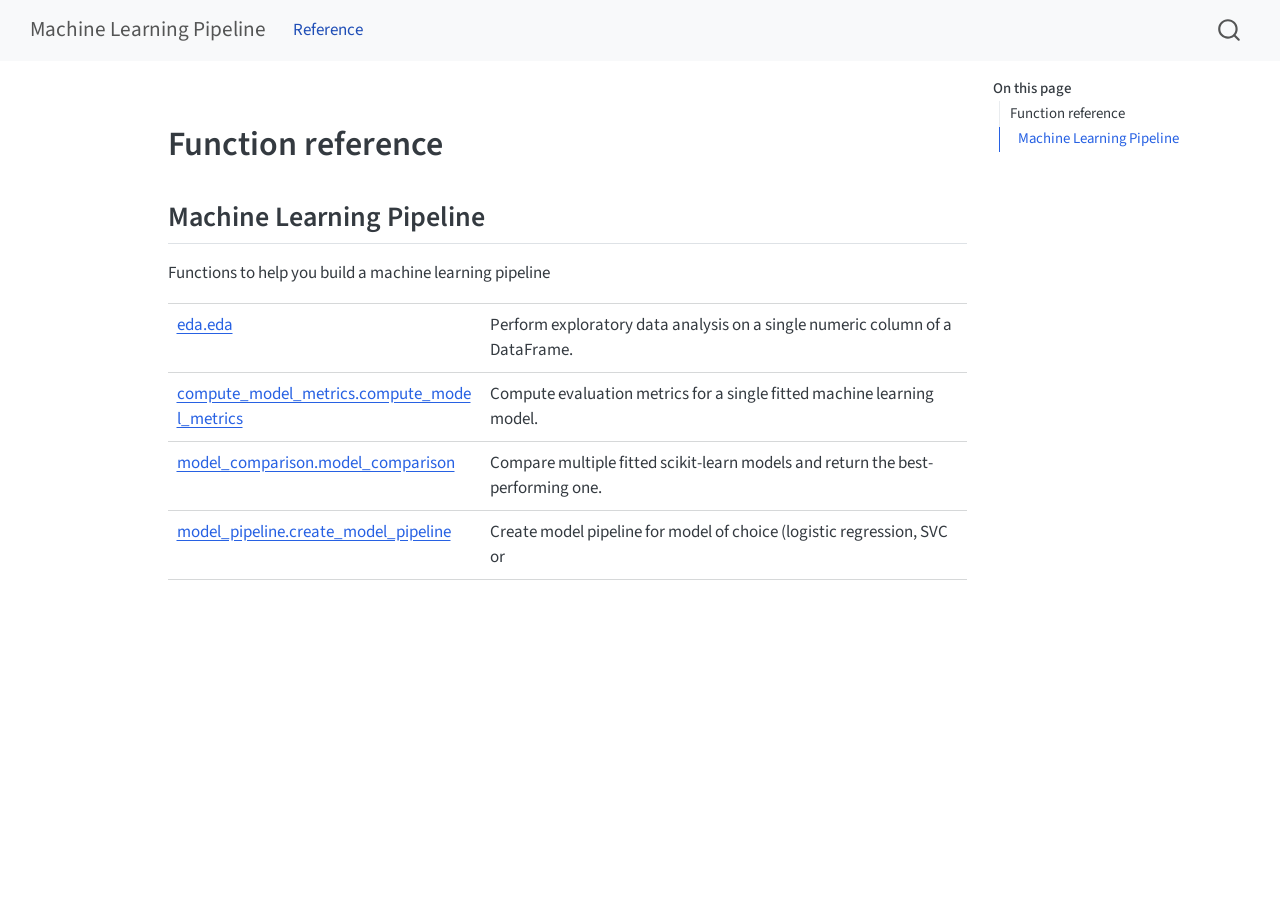
==== reference/index.html @ 41226e07 "Built site for gh-pages" ====
<!DOCTYPE html>
<html xmlns="http://www.w3.org/1999/xhtml" lang="en" xml:lang="en"><head>

<meta charset="utf-8">
<meta name="generator" content="quarto-1.8.27">

<meta name="viewport" content="width=device-width, initial-scale=1.0, user-scalable=yes">


<title>index – Machine Learning Pipeline</title>
<style>
code{white-space: pre-wrap;}
span.smallcaps{font-variant: small-caps;}
div.columns{display: flex; gap: min(4vw, 1.5em);}
div.column{flex: auto; overflow-x: auto;}
div.hanging-indent{margin-left: 1.5em; text-indent: -1.5em;}
ul.task-list{list-style: none;}
ul.task-list li input[type="checkbox"] {
  width: 0.8em;
  margin: 0 0.8em 0.2em -1em; /* quarto-specific, see https://github.com/quarto-dev/quarto-cli/issues/4556 */ 
  vertical-align: middle;
}
</style>


<script src="../site_libs/quarto-nav/quarto-nav.js"></script>
<script src="../site_libs/quarto-nav/headroom.min.js"></script>
<script src="../site_libs/clipboard/clipboard.min.js"></script>
<script src="../site_libs/quarto-search/autocomplete.umd.js"></script>
<script src="../site_libs/quarto-search/fuse.min.js"></script>
<script src="../site_libs/quarto-search/quarto-search.js"></script>
<meta name="quarto:offset" content="../">
<script src="../site_libs/quarto-html/quarto.js" type="module"></script>
<script src="../site_libs/quarto-html/tabsets/tabsets.js" type="module"></script>
<script src="../site_libs/quarto-html/axe/axe-check.js" type="module"></script>
<script src="../site_libs/quarto-html/popper.min.js"></script>
<script src="../site_libs/quarto-html/tippy.umd.min.js"></script>
<script src="../site_libs/quarto-html/anchor.min.js"></script>
<link href="../site_libs/quarto-html/tippy.css" rel="stylesheet">
<link href="../site_libs/quarto-html/quarto-syntax-highlighting-ed96de9b727972fe78a7b5d16c58bf87.css" rel="stylesheet" id="quarto-text-highlighting-styles">
<script src="../site_libs/bootstrap/bootstrap.min.js"></script>
<link href="../site_libs/bootstrap/bootstrap-icons.css" rel="stylesheet">
<link href="../site_libs/bootstrap/bootstrap-0b37c64f34216b628666a8dac638b53b.min.css" rel="stylesheet" append-hash="true" id="quarto-bootstrap" data-mode="light">
<script id="quarto-search-options" type="application/json">{
  "location": "navbar",
  "copy-button": false,
  "collapse-after": 3,
  "panel-placement": "end",
  "type": "overlay",
  "limit": 50,
  "keyboard-shortcut": [
    "f",
    "/",
    "s"
  ],
  "show-item-context": false,
  "language": {
    "search-no-results-text": "No results",
    "search-matching-documents-text": "matching documents",
    "search-copy-link-title": "Copy link to search",
    "search-hide-matches-text": "Hide additional matches",
    "search-more-match-text": "more match in this document",
    "search-more-matches-text": "more matches in this document",
    "search-clear-button-title": "Clear",
    "search-text-placeholder": "",
    "search-detached-cancel-button-title": "Cancel",
    "search-submit-button-title": "Submit",
    "search-label": "Search"
  }
}</script>


</head>

<body class="nav-fixed quarto-light">

<div id="quarto-search-results"></div>
  <header id="quarto-header" class="headroom fixed-top">
    <nav class="navbar navbar-expand-lg " data-bs-theme="dark">
      <div class="navbar-container container-fluid">
      <div class="navbar-brand-container mx-auto">
    <a class="navbar-brand" href="../index.html">
    <span class="navbar-title">Machine Learning Pipeline</span>
    </a>
  </div>
            <div id="quarto-search" class="" title="Search"></div>
          <button class="navbar-toggler" type="button" data-bs-toggle="collapse" data-bs-target="#navbarCollapse" aria-controls="navbarCollapse" role="menu" aria-expanded="false" aria-label="Toggle navigation" onclick="if (window.quartoToggleHeadroom) { window.quartoToggleHeadroom(); }">
  <span class="navbar-toggler-icon"></span>
</button>
          <div class="collapse navbar-collapse" id="navbarCollapse">
            <ul class="navbar-nav navbar-nav-scroll me-auto">
  <li class="nav-item">
    <a class="nav-link active" href="../reference/index.html" aria-current="page"> 
<span class="menu-text">Reference</span></a>
  </li>  
</ul>
          </div> <!-- /navcollapse -->
            <div class="quarto-navbar-tools">
</div>
      </div> <!-- /container-fluid -->
    </nav>
</header>
<!-- content -->
<div id="quarto-content" class="quarto-container page-columns page-rows-contents page-layout-article page-navbar">
<!-- sidebar -->
<!-- margin-sidebar -->
    <div id="quarto-margin-sidebar" class="sidebar margin-sidebar">
        <nav id="TOC" role="doc-toc" class="toc-active">
    <h2 id="toc-title">On this page</h2>
   
  <ul>
  <li><a href="#function-reference" id="toc-function-reference" class="nav-link active" data-scroll-target="#function-reference">Function reference</a>
  <ul class="collapse">
  <li><a href="#machine-learning-pipeline" id="toc-machine-learning-pipeline" class="nav-link" data-scroll-target="#machine-learning-pipeline">Machine Learning Pipeline</a></li>
  </ul></li>
  </ul>
</nav>
    </div>
<!-- main -->
<main class="content" id="quarto-document-content"><header id="title-block-header" class="quarto-title-block"></header>




<section id="function-reference" class="level1 doc doc-index">
<h1 class="doc doc-index">Function reference</h1>
<section id="machine-learning-pipeline" class="level2">
<h2 class="anchored" data-anchor-id="machine-learning-pipeline">Machine Learning Pipeline</h2>
<p>Functions to help you build a machine learning pipeline</p>
<table class="caption-top table">
<tbody>
<tr class="odd">
<td><a href="../reference/eda.eda.html#dsci524_group36_mlpipeline.eda.eda">eda.eda</a></td>
<td>Perform exploratory data analysis on a single numeric column of a DataFrame.</td>
</tr>
<tr class="even">
<td><a href="../reference/compute_model_metrics.compute_model_metrics.html#dsci524_group36_mlpipeline.compute_model_metrics.compute_model_metrics">compute_model_metrics.compute_model_metrics</a></td>
<td>Compute evaluation metrics for a single fitted machine learning model.</td>
</tr>
<tr class="odd">
<td><a href="../reference/model_comparison.model_comparison.html#dsci524_group36_mlpipeline.model_comparison.model_comparison">model_comparison.model_comparison</a></td>
<td>Compare multiple fitted scikit-learn models and return the best-performing one.</td>
</tr>
<tr class="even">
<td><a href="../reference/model_pipeline.create_model_pipeline.html#dsci524_group36_mlpipeline.model_pipeline.create_model_pipeline">model_pipeline.create_model_pipeline</a></td>
<td>Create model pipeline for model of choice (logistic regression, SVC or</td>
</tr>
</tbody>
</table>


</section>
</section>

</main> <!-- /main -->
<script id="quarto-html-after-body" type="application/javascript">
  window.document.addEventListener("DOMContentLoaded", function (event) {
    const icon = "";
    const anchorJS = new window.AnchorJS();
    anchorJS.options = {
      placement: 'right',
      icon: icon
    };
    anchorJS.add('.anchored');
    const isCodeAnnotation = (el) => {
      for (const clz of el.classList) {
        if (clz.startsWith('code-annotation-')) {                     
          return true;
        }
      }
      return false;
    }
    const onCopySuccess = function(e) {
      // button target
      const button = e.trigger;
      // don't keep focus
      button.blur();
      // flash "checked"
      button.classList.add('code-copy-button-checked');
      var currentTitle = button.getAttribute("title");
      button.setAttribute("title", "Copied!");
      let tooltip;
      if (window.bootstrap) {
        button.setAttribute("data-bs-toggle", "tooltip");
        button.setAttribute("data-bs-placement", "left");
        button.setAttribute("data-bs-title", "Copied!");
        tooltip = new bootstrap.Tooltip(button, 
          { trigger: "manual", 
            customClass: "code-copy-button-tooltip",
            offset: [0, -8]});
        tooltip.show();    
      }
      setTimeout(function() {
        if (tooltip) {
          tooltip.hide();
          button.removeAttribute("data-bs-title");
          button.removeAttribute("data-bs-toggle");
          button.removeAttribute("data-bs-placement");
        }
        button.setAttribute("title", currentTitle);
        button.classList.remove('code-copy-button-checked');
      }, 1000);
      // clear code selection
      e.clearSelection();
    }
    const getTextToCopy = function(trigger) {
      const outerScaffold = trigger.parentElement.cloneNode(true);
      const codeEl = outerScaffold.querySelector('code');
      for (const childEl of codeEl.children) {
        if (isCodeAnnotation(childEl)) {
          childEl.remove();
        }
      }
      return codeEl.innerText;
    }
    const clipboard = new window.ClipboardJS('.code-copy-button:not([data-in-quarto-modal])', {
      text: getTextToCopy
    });
    clipboard.on('success', onCopySuccess);
    if (window.document.getElementById('quarto-embedded-source-code-modal')) {
      const clipboardModal = new window.ClipboardJS('.code-copy-button[data-in-quarto-modal]', {
        text: getTextToCopy,
        container: window.document.getElementById('quarto-embedded-source-code-modal')
      });
      clipboardModal.on('success', onCopySuccess);
    }
      var localhostRegex = new RegExp(/^(?:http|https):\/\/localhost\:?[0-9]*\//);
      var mailtoRegex = new RegExp(/^mailto:/);
        var filterRegex = new RegExp("https:\/\/UBC-MDS\.github\.io\/DSCI524_Group36_MLpipeline\/");
      var isInternal = (href) => {
          return filterRegex.test(href) || localhostRegex.test(href) || mailtoRegex.test(href);
      }
      // Inspect non-navigation links and adorn them if external
     var links = window.document.querySelectorAll('a[href]:not(.nav-link):not(.navbar-brand):not(.toc-action):not(.sidebar-link):not(.sidebar-item-toggle):not(.pagination-link):not(.no-external):not([aria-hidden]):not(.dropdown-item):not(.quarto-navigation-tool):not(.about-link)');
      for (var i=0; i<links.length; i++) {
        const link = links[i];
        if (!isInternal(link.href)) {
          // undo the damage that might have been done by quarto-nav.js in the case of
          // links that we want to consider external
          if (link.dataset.originalHref !== undefined) {
            link.href = link.dataset.originalHref;
          }
        }
      }
    function tippyHover(el, contentFn, onTriggerFn, onUntriggerFn) {
      const config = {
        allowHTML: true,
        maxWidth: 500,
        delay: 100,
        arrow: false,
        appendTo: function(el) {
            return el.parentElement;
        },
        interactive: true,
        interactiveBorder: 10,
        theme: 'quarto',
        placement: 'bottom-start',
      };
      if (contentFn) {
        config.content = contentFn;
      }
      if (onTriggerFn) {
        config.onTrigger = onTriggerFn;
      }
      if (onUntriggerFn) {
        config.onUntrigger = onUntriggerFn;
      }
      window.tippy(el, config); 
    }
    const noterefs = window.document.querySelectorAll('a[role="doc-noteref"]');
    for (var i=0; i<noterefs.length; i++) {
      const ref = noterefs[i];
      tippyHover(ref, function() {
        // use id or data attribute instead here
        let href = ref.getAttribute('data-footnote-href') || ref.getAttribute('href');
        try { href = new URL(href).hash; } catch {}
        const id = href.replace(/^#\/?/, "");
        const note = window.document.getElementById(id);
        if (note) {
          return note.innerHTML;
        } else {
          return "";
        }
      });
    }
    const xrefs = window.document.querySelectorAll('a.quarto-xref');
    const processXRef = (id, note) => {
      // Strip column container classes
      const stripColumnClz = (el) => {
        el.classList.remove("page-full", "page-columns");
        if (el.children) {
          for (const child of el.children) {
            stripColumnClz(child);
          }
        }
      }
      stripColumnClz(note)
      if (id === null || id.startsWith('sec-')) {
        // Special case sections, only their first couple elements
        const container = document.createElement("div");
        if (note.children && note.children.length > 2) {
          container.appendChild(note.children[0].cloneNode(true));
          for (let i = 1; i < note.children.length; i++) {
            const child = note.children[i];
            if (child.tagName === "P" && child.innerText === "") {
              continue;
            } else {
              container.appendChild(child.cloneNode(true));
              break;
            }
          }
          if (window.Quarto?.typesetMath) {
            window.Quarto.typesetMath(container);
          }
          return container.innerHTML
        } else {
          if (window.Quarto?.typesetMath) {
            window.Quarto.typesetMath(note);
          }
          return note.innerHTML;
        }
      } else {
        // Remove any anchor links if they are present
        const anchorLink = note.querySelector('a.anchorjs-link');
        if (anchorLink) {
          anchorLink.remove();
        }
        if (window.Quarto?.typesetMath) {
          window.Quarto.typesetMath(note);
        }
        if (note.classList.contains("callout")) {
          return note.outerHTML;
        } else {
          return note.innerHTML;
        }
      }
    }
    for (var i=0; i<xrefs.length; i++) {
      const xref = xrefs[i];
      tippyHover(xref, undefined, function(instance) {
        instance.disable();
        let url = xref.getAttribute('href');
        let hash = undefined; 
        if (url.startsWith('#')) {
          hash = url;
        } else {
          try { hash = new URL(url).hash; } catch {}
        }
        if (hash) {
          const id = hash.replace(/^#\/?/, "");
          const note = window.document.getElementById(id);
          if (note !== null) {
            try {
              const html = processXRef(id, note.cloneNode(true));
              instance.setContent(html);
            } finally {
              instance.enable();
              instance.show();
            }
          } else {
            // See if we can fetch this
            fetch(url.split('#')[0])
            .then(res => res.text())
            .then(html => {
              const parser = new DOMParser();
              const htmlDoc = parser.parseFromString(html, "text/html");
              const note = htmlDoc.getElementById(id);
              if (note !== null) {
                const html = processXRef(id, note);
                instance.setContent(html);
              } 
            }).finally(() => {
              instance.enable();
              instance.show();
            });
          }
        } else {
          // See if we can fetch a full url (with no hash to target)
          // This is a special case and we should probably do some content thinning / targeting
          fetch(url)
          .then(res => res.text())
          .then(html => {
            const parser = new DOMParser();
            const htmlDoc = parser.parseFromString(html, "text/html");
            const note = htmlDoc.querySelector('main.content');
            if (note !== null) {
              // This should only happen for chapter cross references
              // (since there is no id in the URL)
              // remove the first header
              if (note.children.length > 0 && note.children[0].tagName === "HEADER") {
                note.children[0].remove();
              }
              const html = processXRef(null, note);
              instance.setContent(html);
            } 
          }).finally(() => {
            instance.enable();
            instance.show();
          });
        }
      }, function(instance) {
      });
    }
        let selectedAnnoteEl;
        const selectorForAnnotation = ( cell, annotation) => {
          let cellAttr = 'data-code-cell="' + cell + '"';
          let lineAttr = 'data-code-annotation="' +  annotation + '"';
          const selector = 'span[' + cellAttr + '][' + lineAttr + ']';
          return selector;
        }
        const selectCodeLines = (annoteEl) => {
          const doc = window.document;
          const targetCell = annoteEl.getAttribute("data-target-cell");
          const targetAnnotation = annoteEl.getAttribute("data-target-annotation");
          const annoteSpan = window.document.querySelector(selectorForAnnotation(targetCell, targetAnnotation));
          const lines = annoteSpan.getAttribute("data-code-lines").split(",");
          const lineIds = lines.map((line) => {
            return targetCell + "-" + line;
          })
          let top = null;
          let height = null;
          let parent = null;
          if (lineIds.length > 0) {
              //compute the position of the single el (top and bottom and make a div)
              const el = window.document.getElementById(lineIds[0]);
              top = el.offsetTop;
              height = el.offsetHeight;
              parent = el.parentElement.parentElement;
            if (lineIds.length > 1) {
              const lastEl = window.document.getElementById(lineIds[lineIds.length - 1]);
              const bottom = lastEl.offsetTop + lastEl.offsetHeight;
              height = bottom - top;
            }
            if (top !== null && height !== null && parent !== null) {
              // cook up a div (if necessary) and position it 
              let div = window.document.getElementById("code-annotation-line-highlight");
              if (div === null) {
                div = window.document.createElement("div");
                div.setAttribute("id", "code-annotation-line-highlight");
                div.style.position = 'absolute';
                parent.appendChild(div);
              }
              div.style.top = top - 2 + "px";
              div.style.height = height + 4 + "px";
              div.style.left = 0;
              let gutterDiv = window.document.getElementById("code-annotation-line-highlight-gutter");
              if (gutterDiv === null) {
                gutterDiv = window.document.createElement("div");
                gutterDiv.setAttribute("id", "code-annotation-line-highlight-gutter");
                gutterDiv.style.position = 'absolute';
                const codeCell = window.document.getElementById(targetCell);
                const gutter = codeCell.querySelector('.code-annotation-gutter');
                gutter.appendChild(gutterDiv);
              }
              gutterDiv.style.top = top - 2 + "px";
              gutterDiv.style.height = height + 4 + "px";
            }
            selectedAnnoteEl = annoteEl;
          }
        };
        const unselectCodeLines = () => {
          const elementsIds = ["code-annotation-line-highlight", "code-annotation-line-highlight-gutter"];
          elementsIds.forEach((elId) => {
            const div = window.document.getElementById(elId);
            if (div) {
              div.remove();
            }
          });
          selectedAnnoteEl = undefined;
        };
          // Handle positioning of the toggle
      window.addEventListener(
        "resize",
        throttle(() => {
          elRect = undefined;
          if (selectedAnnoteEl) {
            selectCodeLines(selectedAnnoteEl);
          }
        }, 10)
      );
      function throttle(fn, ms) {
      let throttle = false;
      let timer;
        return (...args) => {
          if(!throttle) { // first call gets through
              fn.apply(this, args);
              throttle = true;
          } else { // all the others get throttled
              if(timer) clearTimeout(timer); // cancel #2
              timer = setTimeout(() => {
                fn.apply(this, args);
                timer = throttle = false;
              }, ms);
          }
        };
      }
        // Attach click handler to the DT
        const annoteDls = window.document.querySelectorAll('dt[data-target-cell]');
        for (const annoteDlNode of annoteDls) {
          annoteDlNode.addEventListener('click', (event) => {
            const clickedEl = event.target;
            if (clickedEl !== selectedAnnoteEl) {
              unselectCodeLines();
              const activeEl = window.document.querySelector('dt[data-target-cell].code-annotation-active');
              if (activeEl) {
                activeEl.classList.remove('code-annotation-active');
              }
              selectCodeLines(clickedEl);
              clickedEl.classList.add('code-annotation-active');
            } else {
              // Unselect the line
              unselectCodeLines();
              clickedEl.classList.remove('code-annotation-active');
            }
          });
        }
    const findCites = (el) => {
      const parentEl = el.parentElement;
      if (parentEl) {
        const cites = parentEl.dataset.cites;
        if (cites) {
          return {
            el,
            cites: cites.split(' ')
          };
        } else {
          return findCites(el.parentElement)
        }
      } else {
        return undefined;
      }
    };
    var bibliorefs = window.document.querySelectorAll('a[role="doc-biblioref"]');
    for (var i=0; i<bibliorefs.length; i++) {
      const ref = bibliorefs[i];
      const citeInfo = findCites(ref);
      if (citeInfo) {
        tippyHover(citeInfo.el, function() {
          var popup = window.document.createElement('div');
          citeInfo.cites.forEach(function(cite) {
            var citeDiv = window.document.createElement('div');
            citeDiv.classList.add('hanging-indent');
            citeDiv.classList.add('csl-entry');
            var biblioDiv = window.document.getElementById('ref-' + cite);
            if (biblioDiv) {
              citeDiv.innerHTML = biblioDiv.innerHTML;
            }
            popup.appendChild(citeDiv);
          });
          return popup.innerHTML;
        });
      }
    }
  });
  </script>
</div> <!-- /content -->




</body></html>
---- site_libs/quarto-html/tippy.css ----
.tippy-box[data-animation=fade][data-state=hidden]{opacity:0}[data-tippy-root]{max-width:calc(100vw - 10px)}.tippy-box{position:relative;background-color:#333;color:#fff;border-radius:4px;font-size:14px;line-height:1.4;white-space:normal;outline:0;transition-property:transform,visibility,opacity}.tippy-box[data-placement^=top]>.tippy-arrow{bottom:0}.tippy-box[data-placement^=top]>.tippy-arrow:before{bottom:-7px;left:0;border-width:8px 8px 0;border-top-color:initial;transform-origin:center top}.tippy-box[data-placement^=bottom]>.tippy-arrow{top:0}.tippy-box[data-placement^=bottom]>.tippy-arrow:before{top:-7px;left:0;border-width:0 8px 8px;border-bottom-color:initial;transform-origin:center bottom}.tippy-box[data-placement^=left]>.tippy-arrow{right:0}.tippy-box[data-placement^=left]>.tippy-arrow:before{border-width:8px 0 8px 8px;border-left-color:initial;right:-7px;transform-origin:center left}.tippy-box[data-placement^=right]>.tippy-arrow{left:0}.tippy-box[data-placement^=right]>.tippy-arrow:before{left:-7px;border-width:8px 8px 8px 0;border-right-color:initial;transform-origin:center right}.tippy-box[data-inertia][data-state=visible]{transition-timing-function:cubic-bezier(.54,1.5,.38,1.11)}.tippy-arrow{width:16px;height:16px;color:#333}.tippy-arrow:before{content:"";position:absolute;border-color:transparent;border-style:solid}.tippy-content{position:relative;padding:5px 9px;z-index:1}
---- site_libs/quarto-html/quarto-syntax-highlighting-ed96de9b727972fe78a7b5d16c58bf87.css ----
/* quarto syntax highlight colors */
:root {
  --quarto-hl-ot-color: #003B4F;
  --quarto-hl-at-color: #657422;
  --quarto-hl-ss-color: #20794D;
  --quarto-hl-an-color: #5E5E5E;
  --quarto-hl-fu-color: #4758AB;
  --quarto-hl-st-color: #20794D;
  --quarto-hl-cf-color: #003B4F;
  --quarto-hl-op-color: #5E5E5E;
  --quarto-hl-er-color: #AD0000;
  --quarto-hl-bn-color: #AD0000;
  --quarto-hl-al-color: #AD0000;
  --quarto-hl-va-color: #111111;
  --quarto-hl-bu-color: inherit;
  --quarto-hl-ex-color: inherit;
  --quarto-hl-pp-color: #AD0000;
  --quarto-hl-in-color: #5E5E5E;
  --quarto-hl-vs-color: #20794D;
  --quarto-hl-wa-color: #5E5E5E;
  --quarto-hl-do-color: #5E5E5E;
  --quarto-hl-im-color: #00769E;
  --quarto-hl-ch-color: #20794D;
  --quarto-hl-dt-color: #AD0000;
  --quarto-hl-fl-color: #AD0000;
  --quarto-hl-co-color: #5E5E5E;
  --quarto-hl-cv-color: #5E5E5E;
  --quarto-hl-cn-color: #8f5902;
  --quarto-hl-sc-color: #5E5E5E;
  --quarto-hl-dv-color: #AD0000;
  --quarto-hl-kw-color: #003B4F;
}

/* other quarto variables */
:root {
  --quarto-font-monospace: SFMono-Regular, Menlo, Monaco, Consolas, "Liberation Mono", "Courier New", monospace;
}

/* syntax highlight based on Pandoc's rules */
pre > code.sourceCode > span {
  color: #003B4F;
}

code.sourceCode > span {
  color: #003B4F;
}

div.sourceCode,
div.sourceCode pre.sourceCode {
  color: #003B4F;
}

/* Normal */
code span {
  color: #003B4F;
}

/* Alert */
code span.al {
  color: #AD0000;
  font-style: inherit;
}

/* Annotation */
code span.an {
  color: #5E5E5E;
  font-style: inherit;
}

/* Attribute */
code span.at {
  color: #657422;
  font-style: inherit;
}

/* BaseN */
code span.bn {
  color: #AD0000;
  font-style: inherit;
}

/* BuiltIn */
code span.bu {
  font-style: inherit;
}

/* ControlFlow */
code span.cf {
  color: #003B4F;
  font-weight: bold;
  font-style: inherit;
}

/* Char */
code span.ch {
  color: #20794D;
  font-style: inherit;
}

/* Constant */
code span.cn {
  color: #8f5902;
  font-style: inherit;
}

/* Comment */
code span.co {
  color: #5E5E5E;
  font-style: inherit;
}

/* CommentVar */
code span.cv {
  color: #5E5E5E;
  font-style: italic;
}

/* Documentation */
code span.do {
  color: #5E5E5E;
  font-style: italic;
}

/* DataType */
code span.dt {
  color: #AD0000;
  font-style: inherit;
}

/* DecVal */
code span.dv {
  color: #AD0000;
  font-style: inherit;
}

/* Error */
code span.er {
  color: #AD0000;
  font-style: inherit;
}

/* Extension */
code span.ex {
  font-style: inherit;
}

/* Float */
code span.fl {
  color: #AD0000;
  font-style: inherit;
}

/* Function */
code span.fu {
  color: #4758AB;
  font-style: inherit;
}

/* Import */
code span.im {
  color: #00769E;
  font-style: inherit;
}

/* Information */
code span.in {
  color: #5E5E5E;
  font-style: inherit;
}

/* Keyword */
code span.kw {
  color: #003B4F;
  font-weight: bold;
  font-style: inherit;
}

/* Operator */
code span.op {
  color: #5E5E5E;
  font-style: inherit;
}

/* Other */
code span.ot {
  color: #003B4F;
  font-style: inherit;
}

/* Preprocessor */
code span.pp {
  color: #AD0000;
  font-style: inherit;
}

/* SpecialChar */
code span.sc {
  color: #5E5E5E;
  font-style: inherit;
}

/* SpecialString */
code span.ss {
  color: #20794D;
  font-style: inherit;
}

/* String */
code span.st {
  color: #20794D;
  font-style: inherit;
}

/* Variable */
code span.va {
  color: #111111;
  font-style: inherit;
}

/* VerbatimString */
code span.vs {
  color: #20794D;
  font-style: inherit;
}

/* Warning */
code span.wa {
  color: #5E5E5E;
  font-style: italic;
}

.prevent-inlining {
  content: "</";
}

/*# sourceMappingURL=0920dd6d7437995b8cdf7429764427b1.css.map */
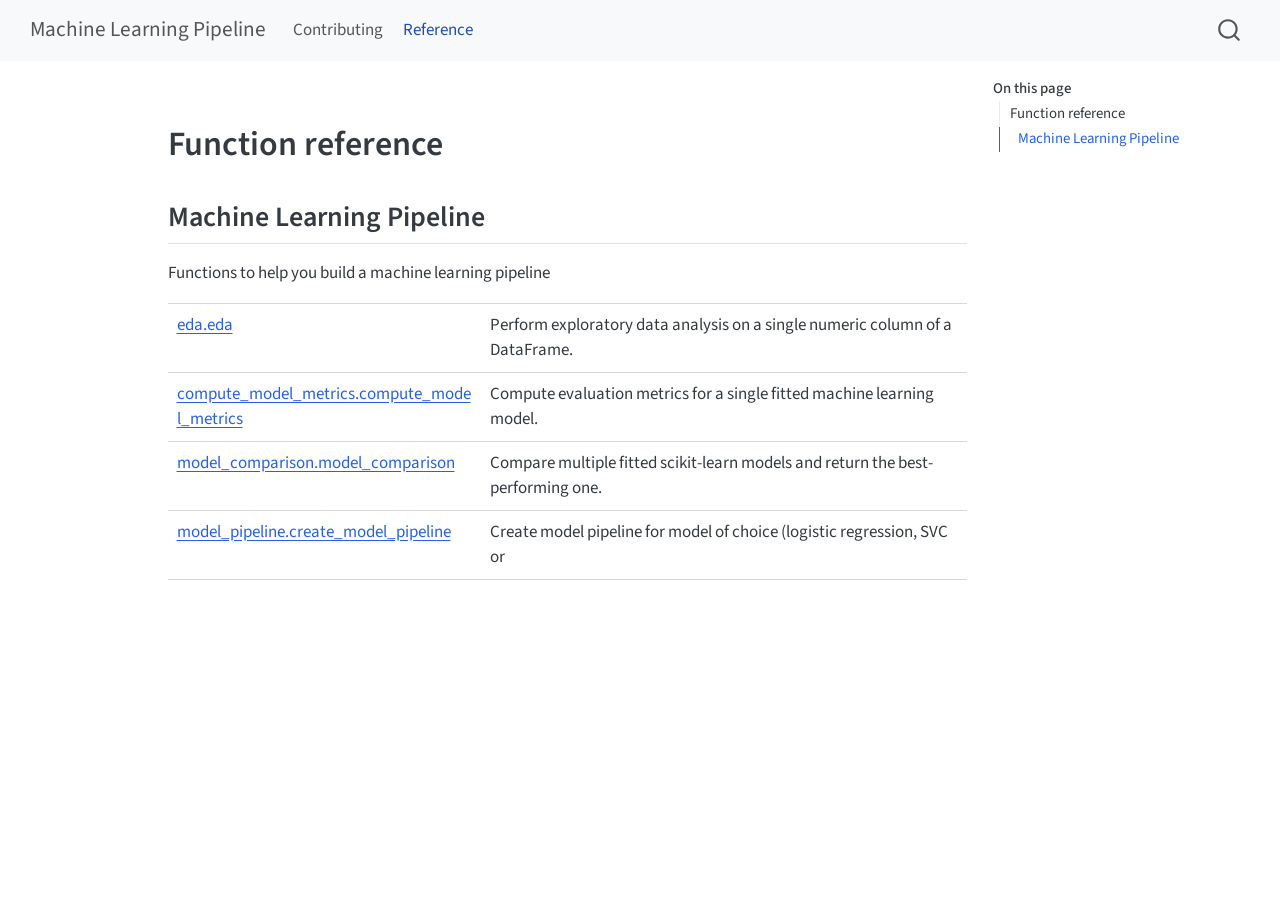
==== commit 804993e9: "Built site for gh-pages" ====
--- a/reference/index.html
+++ b/reference/index.html
@@ -90,6 +90,10 @@
           <div class="collapse navbar-collapse" id="navbarCollapse">
             <ul class="navbar-nav navbar-nav-scroll me-auto">
   <li class="nav-item">
+    <a class="nav-link" href="../CONTRIBUTING.html"> 
+<span class="menu-text">Contributing</span></a>
+  </li>  
+  <li class="nav-item">
     <a class="nav-link active" href="../reference/index.html" aria-current="page"> 
 <span class="menu-text">Reference</span></a>
   </li>  
